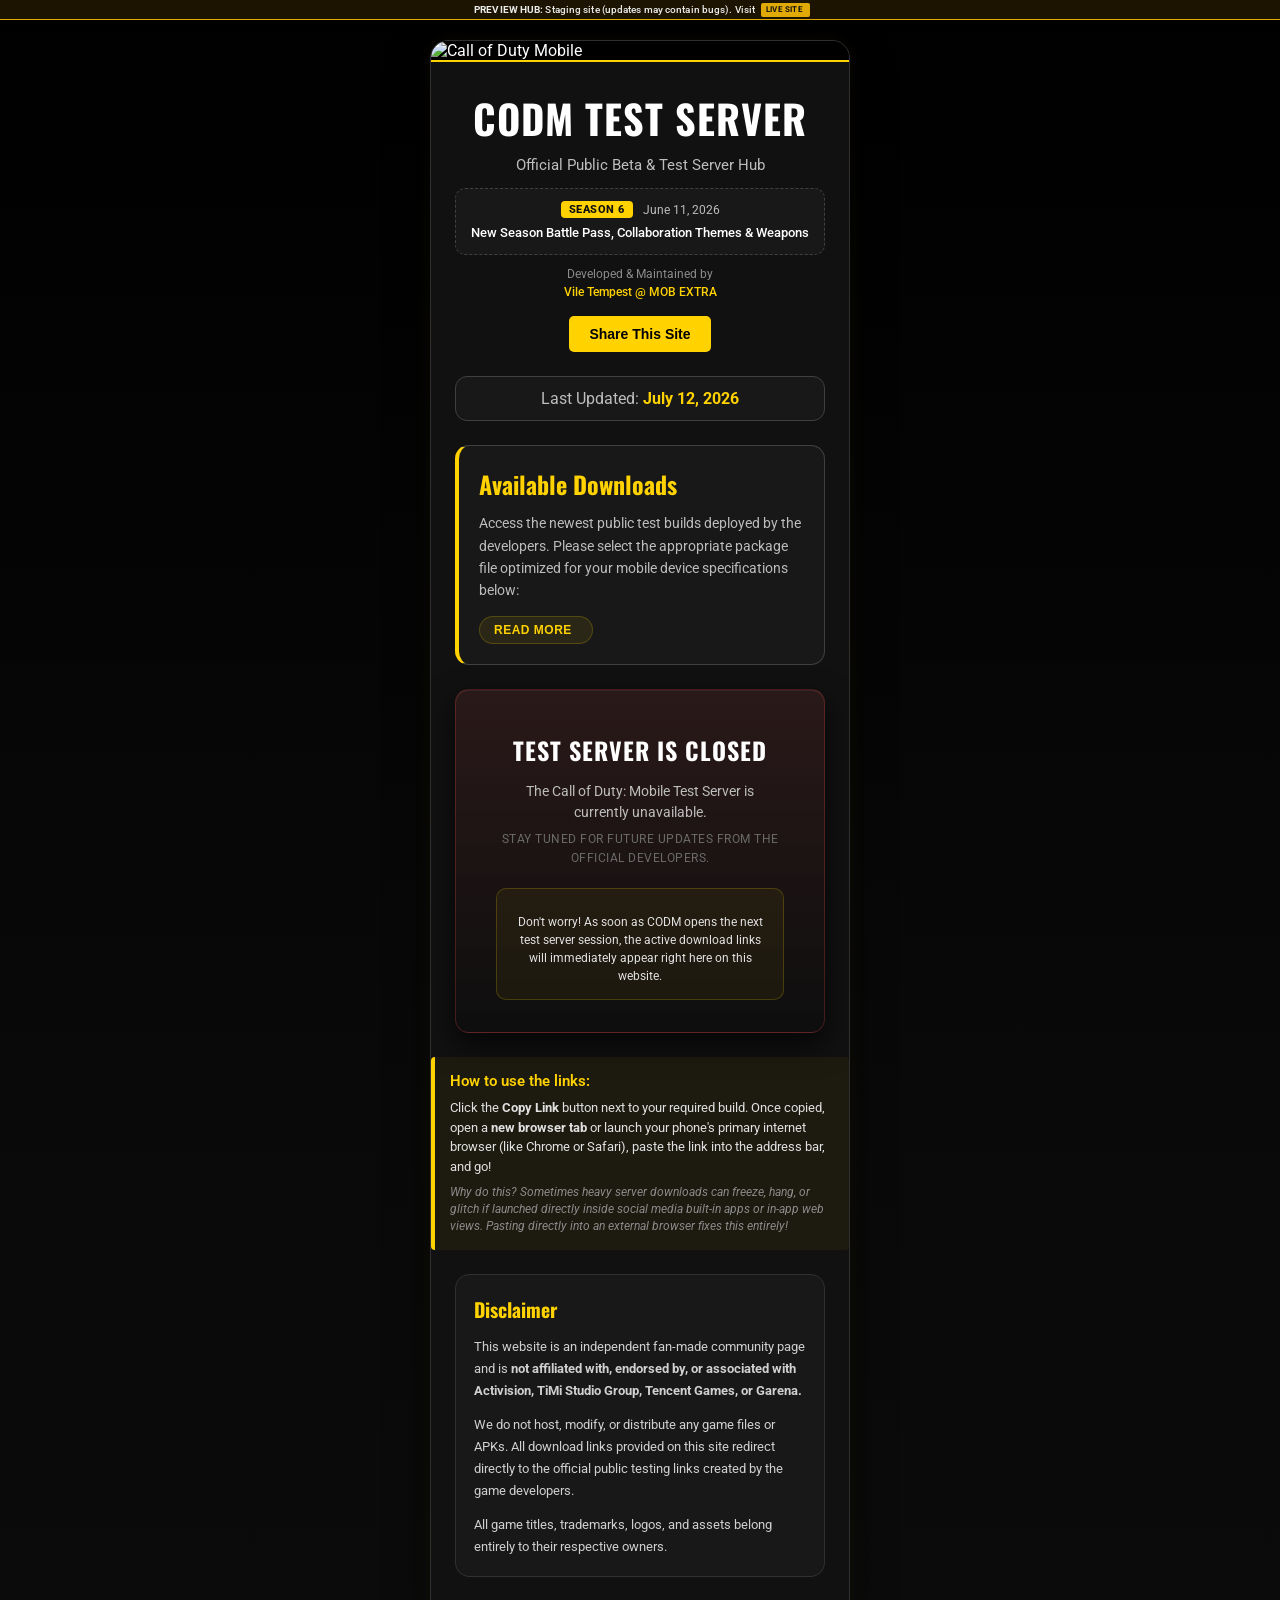
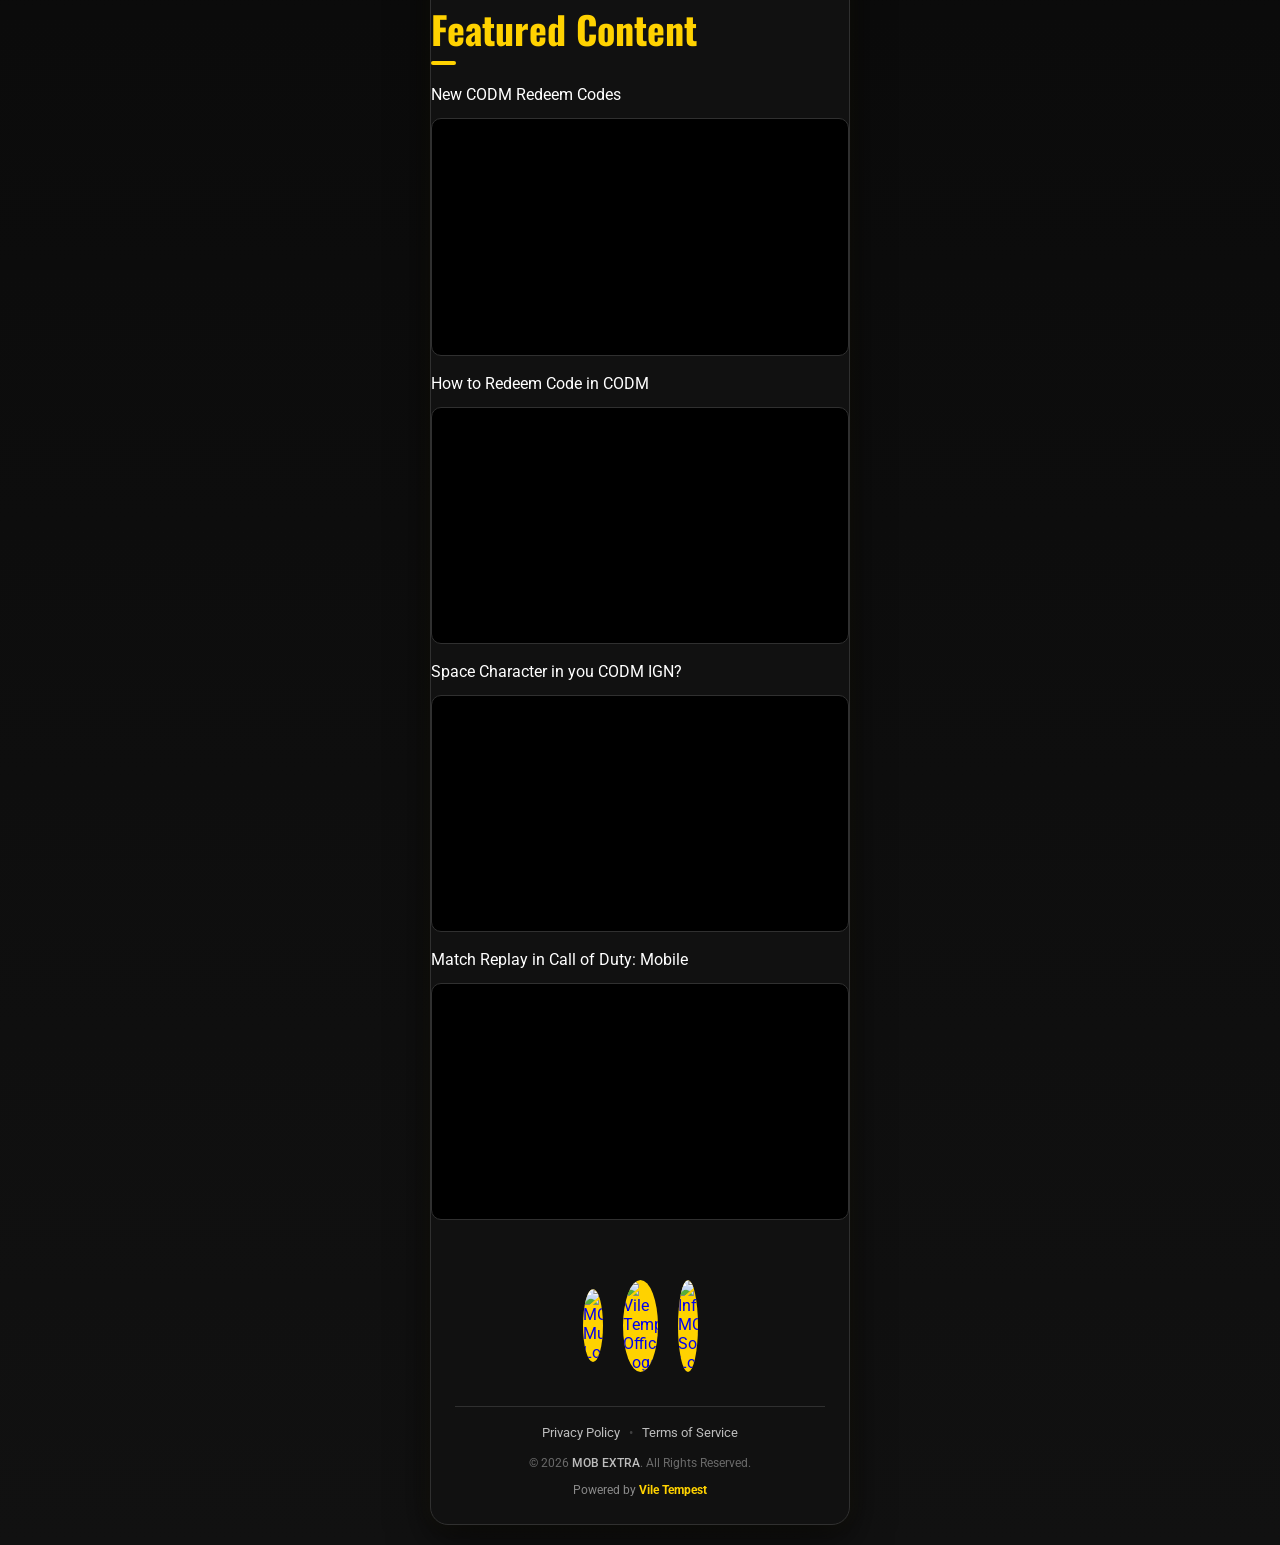
==== index.html @ 997b7d27 "Testing new updates" ====
<!doctype html>
<html lang="en">
  <head>
    
    <!-- ======================================================================
         🔒 TEST SITE PRIVACY (Tells Google to ignore this backup site)
         ====================================================================== -->
    <meta name="robots" content="noindex, nofollow">
    
    
    <!-- ======================================================================
    🚨 UNCOMMENT THE GOOGLE ANALYTICS BLOCK BELOW FOR YOUR MAIN LIVE SITE 🚨 -->
    
    <!-- 
    <script async src="https://www.googletagmanager.com/gtag/js?id=G-ENB2PW2B5X"></script>
    <script>
      window.dataLayer = window.dataLayer || [];
      function gtag(){dataLayer.push(arguments);}
      gtag('js', new Date());
    
      gtag('config', 'G-ENB2PW2B5X');
    </script>
    -->
    
    
    <!-- ==========================================
       1. META TAGS & SEO PARAMETERS
       ========================================== -->
    
    <meta charset="UTF-8" />
    <meta name="viewport" content="width=device-width, initial-scale=1.0" />
    
    <title>CODM Test Server Download Links | MOB EXTRA</title>
    <meta name="description" content="Get instant access to the latest official Call of Duty: Mobile (CODM) Test Server download links for iOS, Android 32-bit, and Android 64-bit platforms." />
    <meta name="keywords" content="CODM Test Server, Call of Duty Mobile Beta, CODM APK Download, TestFlight CODM, MOB EXTRA, Vile Tempest" />
    <meta name="author" content="Vile Tempest" />

    <!-- 
    ======================================================================
    🚨 UNCOMMENT THE TAG BELOW FOR YOUR MAIN LIVE SITE SO GOOGLE CAN FIND IT 🚨
    (You should also comment out or delete the "noindex" tag at the very top)
    ======================================================================
    -->
    <!-- 
    <meta name="robots" content="index, follow" />
    -->

    <!-- Open Graph Previews (Social Media Cards) -->
    <meta property="og:title" content="CODM Test Server Download Hub | MOB EXTRA" />
    <meta property="og:description" content="Quick, direct access to official public build builds for iOS and Android platforms." />
    <meta property="og:image" content="assets/images/favicon.png" />
    <meta property="og:type" content="website" />
    
    <!-- ==========================================
       2. EXTERNAL RESOURCE STYLESHEETS
       ========================================== -->
    <link rel="icon" href="assets/images/favicon.png" type="image/png" />
    
    <link rel="stylesheet" href="assets/fontawesome-free-7.3.0-web/css/all.min.css" />
    
    <link rel="stylesheet" href="css/style.css" />
    <link rel="stylesheet" href="css/notarobot.css" />
    <link rel="stylesheet" href="css/featuredvideos.css" />
    
    <link rel="stylesheet" href="site-status/maintenance.css" />

    <!-- ======================================================================
         🔔 ONESIGNAL CUSTOM WEB PUSH ALERTS (SWITCHABLE CONFIG)
         ====================================================================== -->
    
     
<script src="https://cdn.onesignal.com/sdks/web/v16/OneSignalSDK.page.js" defer></script>
<script>
  window.OneSignalDeferred = window.OneSignalDeferred || [];
  OneSignalDeferred.push(async function(OneSignal) {
    await OneSignal.init({
      appId: "4b75140a-e41f-40c1-8181-32ee5635f953",
          allowLocalhostAsSecureOrigin: true,
           serviceWorkerPath: "OneSignalSDKWorker.js",

          notifyButton: {
            enable: true,
            size: 'medium',
            theme: 'dark',
            position: 'bottom-right',
            text: {
              'tip.state.unsubscribed': 'Subscribe to CODM Test Server Alerts',
              'tip.state.subscribed': "You're subscribed!",
              'dialog.main.title': 'CODM Alerts',
              'dialog.main.button.subscribe': 'SUBSCRIBE',
              'dialog.main.button.unsubscribe': 'UNSUBSCRIBE'
            }
          }
        });
      });
    </script> 
    

  </head>
  <body>

    <!-- ==========================================
       3. APPLICATION CONTAINER SHELL
       ========================================== -->
    <div class="mobile-container">
      <div class="card">
        
        <!-- Platform Branding Header Image -->
        <img src="assets/images/codm-logo.png" alt="Call of Duty Mobile" class="codm-logo" />
        
        <!-- Application Hero Area -->
        <div class="header">
          <h1>CODM Test Server</h1>
          <p class="subtitle">Official Public Beta & Test Server Hub</p>
          
          <!-- Dynamic Badge System Target Row -->
          <div id="buildBadgeContainer"></div>
          
          <div class="credits-box">
            <span>Developed & Maintained by</span><br />
            <a href="https://www.youtube.com/channel/UCbDtYZS08VvB6luAcyn08bQ" target="_blank" class="credits-link">
              Vile Tempest @ MOB EXTRA
            </a>
          </div>

          <div class="share-area">
            <button id="shareSiteBtn" class="btn-share">
              <i class="fa-solid fa-share-nodes"></i> Share This Site
            </button>
          </div>
        </div>

        <!-- System Last Updated Status Bar -->
        <div id="lastUpdated" class="last-updated">
          <i class="fa-solid fa-rocket"></i> Checking Server Status...
        </div>

        <!-- Documentation Informational Box (Collapsible) -->
        <div class="intro-box">
          <h2>Available Downloads</h2>
          <p>
            Access the newest public test builds deployed by the developers. Please select the appropriate package file optimized for your mobile device specifications below:
          </p>
          
          <!-- Collapsible content drawer wrapper -->
          <div id="introContentDrawer" class="intro-drawer">
            <ul>
              <li>
                <strong>
                  <i class="fa-brands fa-apple"></i> iOS Build (Apple TestFlight)
                </strong>
                <br />
                Designed for iPhone and iPad environments. Requires Apple's native TestFlight application. <em>Note: Slot capacity is limited by developer project pools.</em>
              </li>
              <li>
                <strong>
                  <i class="fa-brands fa-android"></i> Android Build (32-Bit)
                </strong>
                <br />
                Legacy deployment optimized for older mobile chipsets or budget hardware configurations.
              </li>
              <li>
                <strong>
                  <i class="fa-brands fa-android"></i> Android Build (64-Bit)
                </strong>
                <br />
                High-performance deployment package recommended for modern Android devices using up-to-date processors.
              </li>
            </ul>
            <p>
              If you are uncertain about your processor configuration, the <strong>64-bit build</strong> provides optimal compatibility and stability on newer flagship devices.
            </p>
          </div>

          <!-- Read More / Show Less Toggle Controls -->
          <button id="toggleIntroBtn" class="btn-toggle-intro">
            <span>Read More</span> <i class="fa-solid fa-chevron-down"></i>
          </button>
        </div>

        
        <!-- Download & Security Verification Section -->
        <div class="links-wrapper">
          <div id="linksContainer">
            <div class="disclaimer">Loading official download links...</div>
          </div>

          <!-- Direct In-App Browser Workaround Box -->
          <div class="instructions-box">
            <h3 class="instructions-title">
              <i class="fa-solid fa-circle-info"></i> How to use the links:
            </h3>
            <p class="instructions-text">
              Click the <strong>Copy Link</strong> button next to your required build. Once copied, open a <strong>new browser tab</strong> or launch your phone's primary internet browser (like Chrome or Safari), paste the link into the address bar, and go!
            </p>
            <p class="instructions-note">
              Why do this? Sometimes heavy server downloads can freeze, hang, or glitch if launched directly inside social media built-in apps or in-app web views. Pasting directly into an external browser fixes this entirely!
            </p>
          </div>

          <!-- Dynamic Overlay Verification Node Window -->
          <div id="verifyOverlay" class="verify-overlay">
            <div class="verify-box">
              <h2>Verification Required</h2>
              <p class="verify-text">
                To protect our server links from automated bots, please enter the required verification code. If you do not have the code yet, you can discover it inside the video walkthrough source provided below. Thank you for helping keep our community access stable!
              </p>
                
              <p class="code-expiry-note">
                <i class="fa-solid fa-circle-play"></i> Note: Code changes from time to time. Always use the code from our latest video.
              </p>
                
              <input type="text" id="verifyCode" placeholder="Enter verification code" />
              
              <a id="videoSource" target="_blank">
                <i class="fa-regular fa-circle-play"></i> Watch Video to Find the Code
              </a>
                    
              <div class="video-container">
                <div id="videoEmbed"></div>  
              </div>
              
              <!--  Professional Disclaimer Checkbox -->
              <div class="disclaimer-checkbox-container">
                <label class="custom-checkbox-label">
                  <input type="checkbox" id="disclaimerCheckbox" />
                  <span class="checkbox-box"></span>
                  <span class="checkbox-text">
                    I acknowledge that <strong>MOB EXTRA</strong> acts strictly as a community directory sharing official public developer links. I agree that this site does not host, modify, or assume any responsibility or liability for these external packages, and I proceed entirely at my own discretion.
                  </span>
                </label>
              </div>
              
              <button id="unlockButton" class="btn-locked" disabled>Verify & Access Downloads</button>

               </div>
          </div>
        </div>

        <!-- General Platform Legal Disclaimer -->
        <div class="disclaimer">
          <h2>Disclaimer</h2>
          <p>
            This website is an independent fan-made community page and is <strong>not affiliated with, endorsed by, or associated with Activision, TiMi Studio Group, Tencent Games, or Garena.</strong>
          </p>
          <p>
            We do not host, modify, or distribute any game files or APKs. All download links provided on this site redirect directly to the official public testing links created by the game developers.
          </p>
          <p>
            All game titles, trademarks, logos, and assets belong entirely to their respective owners.
          </p>
        </div>
        
        <!-- Media Grid Injection Node Row -->
        <div id="featuredVideosSection"></div>
        
        <!-- Cross-Channel Partner Image Group Grid -->
        <div class="logo-group">
          <!-- MOB Mundane Channel Navigation -->
          <a href="https://www.youtube.com/channel/UCy94xzTQg2fTBQz4LD9ZBoA" target="_blank" rel="noopener noreferrer">
            <img src="assets/images/MOBMundane.png" alt="MOB Mundane Logo" class="site-logo" />
          </a>
        
          <!-- Vile Tempest Channel Navigation -->
          <a href="https://www.youtube.com/channel/UCbDtYZS08VvB6luAcyn08bQ" target="_blank" rel="noopener noreferrer">
            <img src="assets/images/VileTempestOfficial.png" alt="Vile Tempest Official Logo" class="site-logo" />
          </a>
        
          <!-- MOB Solutions Channel Navigation -->
          <a href="https://www.youtube.com/channel/UCjUlbQgLin9oQPiyG6l4z-g" target="_blank" rel="noopener noreferrer">
            <img src="assets/images/InfreeniteMOBSolutions.png" alt="Infreenite MOB Solutions Logo" class="site-logo" />
          </a>
        </div>
      
        <!-- Premium Site Footer Architecture -->
        <footer class="site-footer">
          <div class="footer-links">
            <a href="legal.html#privacy" class="footer-nav-item">Privacy Policy</a>
            <span class="footer-divider">•</span>
            <a href="legal.html#terms" class="footer-nav-item">Terms of Service</a>
          <!-- 
            <span class="footer-divider">•</span>
            <a href="mailto:support@mobextra.com" class="footer-nav-item">Contact</a>
          -->
        </div>
        
          <div class="footer-copyright">
            &copy; 2026 <span class="brand-text">MOB EXTRA</span>. All Rights Reserved.
          </div>
         
          <div class="footer-powered">
            Powered by 
            <a href="https://www.youtube.com/channel/UCbDtYZS08VvB6luAcyn08bQ" target="_blank" rel="noopener noreferrer" class="credit-link">
              <strong>Vile Tempest</strong>
            </a>
          </div>
        </footer>

      </div>
    </div>

    <!-- ==========================================
       4. EXTRACTED DATA AND RUNTIME CORE LOGIC
       ========================================== -->
    <script src="data/links.js"></script>
    <script src="data/notarobot.js"></script>
    <script src="data/featuredvideos.js"></script>
    
    <script src="data/maintenance_status.js"></script>
    
    <script src="js/script.js"></script>
    <script src="site-status/maintenance.js"></script>

   <script src="js/testing-reminder.js"></script>
    
  </body>
</html>
---- css/style.css ----
/* ==========================================================================
   1. FONTS & ROOT VARIABLES
   ========================================================================== */
@import url("https://fonts.googleapis.com/css2?family=Oswald:wght@400;500;600;700&family=Roboto:wght@400;500;700&display=swap");

:root {
    --bg: #050505;
    --bg-dark: #000000;         /* Added for crisp black backdrops */
    --surface: #111111;
    --surface-2: #181818;
    --border: #303030;
    --border-light: #404040;
    --text: #ffffff;
    --text-muted: #bdbdbd;
    --gold: #ffd200;
    --gold-hover: #ffe15c;
    --blue: #2b7bd8;
    --blue-hover: #1d6cc7;
    --link: #66aaff;
    --success: #25c26e;
    --warning: #fbbf24;
    --danger: #ef4444;
    --bg-error: #350c0c;        /* Added for error/critical state blocks */
    --radius: 18px;
    --radius-sm: 10px;          /* Scaled radii variable to match your utility boxes */
    --radius-md: 14px;          /* Scaled radii variable to match your content boxes */
    --shadow: 0 15px 40px rgba(0, 0, 0, 0.6);
}

/* ==========================================================================
   2. GLOBAL RESET & BASE STYLES
   ========================================================================== */
* {
    margin: 0;
    padding: 0;
    box-sizing: border-box;
}

body {
    font-family: "Roboto", sans-serif;
    background: linear-gradient(180deg, var(--bg-dark), #090909 35%, var(--surface));
    color: var(--text);
    display: flex;
    justify-content: center;
    align-items: flex-start;
    min-height: 100vh;
    padding: 20px;
}

/* Container locking the app layout to a smartphone aspect footprint */
.mobile-container {
    width: 100%;
    max-width: 420px;
}

.card {
    background: var(--surface);
    border: 1px solid var(--border);
    border-radius: var(--radius);
    overflow: hidden;
    box-shadow:
        var(--shadow),
        0 0 20px rgba(255, 210, 0, 0.05);
}

/* ==========================================================================
   3. HEADER & HERO DESIGN ELEMENTS
   ========================================================================== */
.codm-logo {
    display: block;
    width: 100%;
    background: var(--bg-dark);
    border-bottom: 2px solid var(--gold);
}

.header {
    padding: 26px 24px 4px;
}

h1 {
    font-family: "Oswald", sans-serif;
    text-transform: uppercase;
    letter-spacing: 1px;
    font-size: 40px;
    text-align: center;
}

.subtitle {
    text-align: center;
    color: var(--text-muted);
    font-size: 15px;
    margin-top: 8px;
}

/* Refactored Maintenance Credit typography elements */
.credits-box {
    text-align: center;
    margin-top: 10px;
    font-size: 12px;
    color: #8b8b8b;
    line-height: 1.5;
}

.credits-link {
    color: var(--gold);
    text-decoration: none;
    font-weight: 500;
}

/* Refactored Native Social Sharing button structures */
.share-area {
    text-align: center;
    margin-top: 15px;
}

.btn-share {
    background: var(--gold);
    color: var(--bg-dark);
    border: none;
    padding: 10px 20px;
    font-weight: bold;
    border-radius: 5px;
    cursor: pointer;
    font-size: 14px;
    transition: 0.2s;
    width: auto; /* Overrides global full-width buttons block */
}

.btn-share:hover {
    background: var(--gold-hover);
}

.last-updated {
    margin: 20px 24px;
    padding: 12px;
    background: var(--surface-2);
    border: 1px solid var(--border-light);
    border-radius: 12px;
    text-align: center;
    color: var(--text-muted);
}

.last-updated strong {
    color: var(--gold);
}

/* ==========================================================================
   3.5 NEW: DYNAMIC BUILD INFO BADGES (Injected via JS)
   ========================================================================== */
.build-info-wrapper {
    margin: 14px auto 0 auto;
    padding: 12px;
    background: var(--surface-2);
    border: 1px dashed var(--border-light);
    border-radius: var(--radius-sm);
    text-align: center;
}

.build-meta-row {
    display: flex;
    justify-content: center;
    align-items: center;
    gap: 10px;
    margin-bottom: 6px;
}

.badge-season {
    background: var(--gold);
    color: var(--surface);
    font-size: 11px;
    font-weight: 800;
    text-transform: uppercase;
    padding: 2px 8px;
    border-radius: 4px;
    letter-spacing: 0.5px;
}

.badge-date {
    font-size: 12px;
    color: var(--text-muted);
}

.build-desc {
    margin: 0;
    font-size: 13px;
    color: var(--text);
    font-weight: 500;
    line-height: 1.4;
}

/* ==========================================================================
   4. INFO MODULES (Intro Box & Instructions Box)
   ========================================================================== */
/* Introduction context widget summarizing variants (iOS vs Android) */
.intro-box {
    margin: 24px;
    background: var(--surface-2); /* Swapped to match card backgrounds nicely */
    border: 1px solid var(--border-light);
    border-left: 4px solid var(--gold);
    border-radius: var(--radius-md);
    padding: 20px;
    position: relative;
}

.intro-box h2 {
    color: var(--gold);
    font-family: "Oswald", sans-serif;
    margin-bottom: 10px;
}

.intro-box p {
    color: var(--text-muted);
    font-size: 14px;
    line-height: 1.6;
}

/* Collapsible Section Layout Rules */
.intro-drawer {
    max-height: 0;
    overflow: hidden;
    transition: max-height 0.4s cubic-bezier(0.4, 0, 0.2, 1);
}

/* State modification when active via JS class toggling */
.intro-drawer.expanded {
    max-height: 800px; /* Safely accommodates full expanded lists */
}

.intro-box ul {
    margin: 16px 0;
    padding-left: 18px;
}

.intro-box li {
    margin-bottom: 14px;
    color: var(--text);
    font-size: 13.5px;
    line-height: 1.6;
}

.intro-box li strong {
    color: var(--gold);
}

/* Custom Mini UI Trigger Buttons */
.btn-toggle-intro {
    width: auto;
    display: inline-flex;
    align-items: center;
    gap: 6px;
    margin-top: 14px;
    padding: 6px 14px;
    background: rgba(255, 210, 0, 0.08);
    border: 1px solid rgba(255, 210, 0, 0.2);
    color: var(--gold);
    font-size: 12px;
    font-weight: 600;
    text-transform: uppercase;
    letter-spacing: 0.5px;
    border-radius: 20px; /* Rounded pill style looks premium */
    transition: all 0.2s ease;
}

.btn-toggle-intro:hover {
    background: var(--gold);
    color: var(--surface);
    border-color: var(--gold);
}

.btn-toggle-intro i {
    transition: transform 0.3s ease;
    font-size: 10px;
}

/* Rotates chevron arrow smoothly upward when opened */
.btn-toggle-intro.active i {
    transform: rotate(180deg);
}


/* User help instructions detailing safe clipboard paste actions */
.instructions-box {
    margin-top: 20px;
    padding: 15px;
    background: rgba(255, 210, 0, 0.05);
    border-left: 4px solid var(--gold);
    border-radius: 4px;
    text-align: left;
}

.instructions-title {
    color: var(--gold);
    margin-top: 0;
    margin-bottom: 8px;
    font-size: 15px;
    font-weight: 600;
}

.instructions-text {
    margin: 0;
    font-size: 13px;
    color: #e0e0e0;
    line-height: 1.5;
}

.instructions-note {
    margin: 8px 0 0 0;
    font-size: 12px;
    color: #8b8b8b;
    font-style: italic;
    line-height: 1.4;
}

/* ==========================================================================
   5. INTERACTIVE BUTTONS & LINKS HOUSING
   ========================================================================== */
#linksContainer {
    padding: 0 24px;
}

.link-box {
    background: var(--surface-2);
    border: 1px solid var(--border-light);
    border-radius: var(--radius-md);
    padding: 16px;
    margin-bottom: 18px;
    transition: 0.25s;
}

.link-box:hover {
    border-color: var(--gold);
    transform: translateY(-2px);
}

.link-title {
    font-family: "Oswald", sans-serif;
    font-size: 24px;
    margin-bottom: 12px;
}

.link {
    background: #0b0b0b;
    border: 1px solid var(--border);
    border-radius: var(--radius-sm);
    color: var(--link);
    margin-bottom: 14px;
    word-break: break-word;
    padding: 10px;
}

button {
    width: 100%;
    border: none;
    border-radius: var(--radius-sm);
    padding: 13px;
    background: var(--gold);
    color: var(--surface);
    font-weight: 700;
    font-size: 15px;
    cursor: pointer;
    transition: 0.2s;
}

button:hover {
    background: var(--gold-hover);
}

button:active {
    transform: scale(0.98);
}

/* Visual state applied when JavaScript signals active time tracking is locked */
button.btn-locked {
    background: #2a2a2a;
    color: #888888;
    border: 1px solid var(--border);
    cursor: not-allowed;
}

button.btn-locked:hover {
    background: #2a2a2a;
}

/* ==========================================================================
   6. VERIFICATION & MULTIMEDIA SYSTEM (YouTube Embeds)
   ========================================================================== */
/* Secure Video Aspect Ratio Container fixes for API rendering windows */
.video-container {
    position: relative;
    width: 100%;
    padding-top: 56.25%; /* Fixed 16:9 Aspect Ratio setup */
    background: var(--bg-dark);
    border-radius: var(--radius-sm);
    overflow: hidden;
    margin: 14px 0;
    border: 1px solid var(--border);
}

.video-container div, 
.video-container iframe {
    position: absolute;
    top: 0;
    left: 0;
    width: 100% !important;
    height: 100% !important;
}

.section-title {
    position: relative;
    display: inline-block;
    color: var(--gold);
    font-family: "Oswald", sans-serif;
    font-size: 38px;
    margin-bottom: 28px;
}

.section-title::after {
    content: "";
    position: absolute;
    left: 0;
    bottom: -8px;
    width: 25px;
    height: 4px;
    background: var(--gold);
    border-radius: 999px;
}

/* Inline Verification Code Rotation Alert Box */
.code-expiry-note {
    font-size: 12px;
    color: var(--text-muted);
    background: rgba(239, 68, 68, 0.10); /* Deep crimson transparent tint */
    border: 1px solid rgba(239, 68, 68, 0.2);
    border-radius: var(--radius-sm);
    padding: 10px 14px;
    margin: 0 0 16px 0; /* Creates perfect separation before the input field */
    display: flex;
    align-items: flex-start; /* Keeps icon anchored beautifully on line-wrap */
    text-align: left; /* Clean left alignment for easy reading */
    gap: 10px;
    line-height: 1.5;
    width: 100%;
}

/* Red video play emblem icon style alignment overrides */
.code-expiry-note i {
    color: var(--danger);
    font-size: 13px;
    margin-top: 2px; /* Perfect vertical alignment with the first line of text */
    flex-shrink: 0; /* Prevents the icon from shrinking on small devices */
}


/* ==========================================================================
   7. SYSTEM LOAD & STATE MESSAGE WRAPPERS
   ========================================================================== */
.loading-box,
.disclaimer,
.server-closed,
.load-error {
    margin: 24px;
    padding: 18px;
    border-radius: var(--radius-md);
    line-height: 1.7;
}

/* Active AJAX loading spinner module */
.loading-box {
    margin: 0;
    background: var(--surface-2);
    border: 1px solid var(--border);
    text-align: center;
}

.loader {
    width: 42px;
    height: 42px;
    margin: 0 auto 16px;
    border: 4px solid #3b3b3b;
    border-top: 4px solid var(--gold);
    border-radius: 50%;
    animation: spin 1s linear infinite;
}

.loading-box p {
    color: var(--text-muted);
}

/* Global Content Legal Disclaimer Section styling */
.disclaimer {
    background: var(--surface-2);
    border: 1px solid var(--border);
    color: #d0d0d0;
    font-size: 13px;
}

.disclaimer h2 {
    font-family: "Oswald", sans-serif;
    color: var(--gold);
    margin-bottom: 10px;
}

.disclaimer p:not(:last-child) {
    margin-bottom: 12px;
}

/* API Fallback State: Server closed distribution active */
.server-closed {
    margin: 24px 0; /* Updated: 24px top/bottom, 0 left/right to align perfectly */
    padding: 32px 24px;
    background: linear-gradient(180deg, rgba(239, 68, 68, 0.1) 0%, rgba(10, 10, 10, 0.6) 100%), #141414;
    border: 1px solid rgba(239, 68, 68, 0.25);
    border-radius: var(--radius-md);
    text-align: center;
    box-shadow: 
        0 12px 30px rgba(0, 0, 0, 0.7),
        inset 0 1px 0 rgba(255, 255, 255, 0.05);
    display: flex;
    flex-direction: column;
    align-items: center;
    justify-content: center;
}


.server-closed i {
    font-size: 36px;
    color: var(--danger);
    margin-bottom: 16px;
    text-shadow: 0 0 12px rgba(239, 68, 68, 0.4);
}

.server-closed h2 {
    font-family: "Oswald", sans-serif;
    color: #ffffff;
    font-size: 24px;
    text-transform: uppercase;
    letter-spacing: 1px;
    margin: 0 0 12px 0;
    line-height: 1.3;
}

.server-closed p {
    color: var(--text-muted);
    font-size: 13.5px;
    line-height: 1.6;
    margin: 0 0 6px 0;
    max-width: 280px; /* Keeps text box snug & balanced */
}

.server-closed p:last-of-type {
    margin-bottom: 0;
    font-size: 12px;
    color: #6a6a6a;
    text-transform: uppercase;
    letter-spacing: 0.5px;
}

/* Reassurance banner inside closed server state container */
.server-reassurance-note {
    display: flex;
    flex-direction: column; /* Vertical alignment: places bell directly above text */
    align-items: center; /* Centers both the bell and text blocks horizontally */
    gap: 8px; /* Balanced spacing between the bell icon and text */
    margin: 20px auto 0 auto;
    padding: 14px 16px;
    background: rgba(255, 210, 0, 0.05);
    border: 1px solid rgba(255, 210, 0, 0.2);
    border-radius: var(--radius-sm);
    text-align: center; /* Clean, centered text paragraphs */
    max-width: 90%;
    box-sizing: border-box;
}

/* Gold bell alert icon tracking fixes */
.server-reassurance-note i {
    color: var(--gold);
    font-size: 18px; /* Slightly larger so it looks like a clean section badge */
    margin-top: 0;
    margin-bottom: 2px;
    text-shadow: 0 0 10px rgba(255, 210, 0, 0.4);
    flex-shrink: 0;
}

/* Notice description formatting text block */
.server-reassurance-note span {
    color: #e2e2e2;
    font-size: 12px;
    line-height: 1.5;
    font-weight: 400;
}

/* API Fallback State: Script link fail/offline block */
.load-error {
    margin: 0;
    background: var(--bg-error);
    border: 2px solid var(--danger);
    text-align: center;
    animation: pulse 1.5s infinite;
}

/* ==========================================================================
   8. FOOTER STYLING & BRANDING BRICKS
   ========================================================================== */

/* Container to align the logos horizontally */
.logo-group {
    display: flex;
    justify-content: center; /* Centers them horizontally */
    align-items: center;     /* Centers them vertically relative to each other */
    gap: 20px;               /* Space between each logo */
    margin: 30px auto 10px auto;
}

/* Individual logo adjustments */
.site-logo {
    display: block;          /* Removes any default inline whitespace gaps */
    max-width: 20px;
    height: auto;
    margin: 30px auto 10px auto;
    background-color: var( --gold);
    border-radius: 50%;
}

.logo-group a:nth-child(2) .site-logo {
    max-width: 35px; 
}

.logo-group a {
    display: inline-block;
    text-decoration: none;
    transition: transform 0.2s ease;
}

/* Subtle hover effect to show mobile users the logos are clickable */
.logo-group a:hover {
    transform: scale(1.08);
}

.site-footer {
    margin: 24px;
    padding-top: 16px;
    border-top: 1px solid var(--border); /* Visual separation border above footer */
    text-align: center;
    font-size: 13px;
    line-height: 1.6;
}

/* Legal and support utility nav rows styling */
.footer-links {
    margin-bottom: 10px;
}

.footer-nav-item {
    color: var(--text-muted);
    text-decoration: none;
    transition: color 0.2s ease;
}

.footer-nav-item:hover {
    color: var(--text);
}

.footer-divider {
    color: var(--border-light);
    margin: 0 6px;
}

/* Core platform copyright labels */
.footer-copyright {
    color: #6a6a6a;
    font-size: 12px;
    margin-bottom: 8px;
}

.brand-text {
    color: var(--text-muted);
    font-weight: 500;
}

/* Creator attribution text blocks styling */
.footer-powered {
    color: #8b8b8b;
    font-size: 12px;
}

.credit-link {
    color: var(--gold);
    text-decoration: none;
}

.credit-link:hover {
    color: var(--text);
    text-decoration: underline;
}


/* ==========================================================================
   9. CSS KEYFRAME ANIMATIONS
   ========================================================================== */
@keyframes spin {
    to {
        transform: rotate(360deg);
    }
}

@keyframes pulse {
    0% {
        box-shadow: 0 0 0 rgba(239, 68, 68, 0.3);
    }
    50% {
        box-shadow: 0 0 18px rgba(239, 68, 68, 0.6);
    }
    100% {
        box-shadow: 0 0 0 rgba(239, 68, 68, 0.3);
    }
}

/* ==========================================================================
   10. RESPONSIVE MOBILE MEDIA QUERIES
   ========================================================================== */
@media (max-width: 480px) {
    h1 {
        font-size: 36px;
    }
    .link-title {
        font-size: 22px;
    }
}
---- css/notarobot.css ----
/* ==========================================================
   1. LINKS WRAPPER
========================================================== */
.links-wrapper {
    position: relative;
}

/* ==========================================================
   2. VERIFICATION OVERLAY
========================================================== */
.verify-overlay {
    position: absolute;
    inset: 0;
    display: none;
    justify-content: center;
    align-items: center;
    padding: 20px;
    border-radius: var(--radius-md);
    z-index: 20;

    /* Fallback for browsers without backdrop-filter */
    background: rgba(8, 8, 8, 0.10);

    /* Frosted glass effect */
    backdrop-filter: blur(2px) brightness(0.85);
    -webkit-backdrop-filter: blur(2px) brightness(0.85);
}

/* ==========================================================
   3. VERIFICATION BOX HULL
========================================================== */
.verify-box {
    width: 100%;
    max-width: 340px;
    background: rgba(27, 27, 27, 0.7);
    border: 1px solid var(--gold);
    border-radius: var(--radius);
    padding: 24px;
    text-align: center;
    box-shadow: 0 0 25px rgba(255, 210, 0, 0.18);
}

.verify-box h2 {
    font-family: "Oswald", sans-serif;
    color: var(--gold);
    font-size: 24px;
    margin-bottom: 16px;
}

.verify-text {
    color: var(--text-muted);
    font-size: 14px;
    line-height: 1.7;
    margin-bottom: 20px;
}

/* ==========================================================
   4. CODE VERIFICATION INPUT BOX
========================================================== */
#verifyCode {
    width: 100%;
    padding: 12px;
    text-align: center;
    border-radius: var(--radius-sm);
    border: 1px solid var(--border-light);
    background: var(--bg);
    color: var(--text);
    font-size: 15px;
    margin-bottom: 16px;
    transition: 0.2s;
}

#verifyCode:focus {
    outline: none;
    border-color: var(--gold);
    box-shadow: 0 0 10px rgba(255, 210, 0, 0.25);
}

/* ==========================================================
   5. ANCHOR SOURCE LINK & VIDEO CONTAINER
========================================================== */
#videoSource {
    display: block;
    margin-bottom: 18px;
    color: var(--link);
    font-style: italic;
    text-decoration: underline;
    font-weight: bold;
    transition: 0.2s;
}

#videoSource:hover {
    color: var(--gold-hover);
    text-decoration: underline;
}

.video-container {
    width: 100%;
    margin-bottom: 18px;
    border-radius: var(--radius-sm);
    overflow: hidden;
    border: 1px solid var(--border);
    background: var(--bg-dark);
}

.video-container iframe {
    display: block;
    width: 100%;
    aspect-ratio: 16 / 9;
    border: 0;
}

/* ==========================================================
   6. INTERACTIVE ACTION ACTIONS
========================================================== */
#unlockButton {
    width: 100%;
}
---- site-status/maintenance.css ----
/* ==========================================
   SITE MAINTENANCE OVERLAY STYLING
   ========================================== */

.maintenance-overlay {
    position: fixed;
    top: 0;
    left: 0;
    width: 100vw;
    height: 100vh;
    background-color: var(--bg-dark); 
    z-index: 999999; 
    display: flex;
    justify-content: center;
    align-items: flex-start; 
    padding: 30px 16px; 
    box-sizing: border-box;
    font-family: 'Roboto', sans-serif;
    overflow-y: auto; 
    -webkit-overflow-scrolling: touch; 
}

/* Card Container */
.maintenance-card {
    background-color: var(--surface);
    border: 1px solid var(--border);
    border-radius: var(--radius);
    width: 100%;
    max-width: 480px;
    padding: 32px 24px;
    box-shadow: var(--shadow);
    text-align: center;
    box-sizing: border-box;
    margin: auto 0; 
    animation: cardEntrance 0.4s cubic-bezier(0.16, 1, 0.3, 1);
}

@keyframes cardEntrance {
    from {
        opacity: 0;
        transform: scale(0.96) translateY(15px);
    }
    to {
        opacity: 1;
        transform: scale(1) translateY(0);
    }
}

/* Header Animated Icon Wrapper */
.maintenance-icon-wrapper {
    width: 76px;
    height: 76px;
    background-color: rgba(255, 210, 0, 0.05);
    border-radius: 50%;
    display: flex;
    align-items: center;
    justify-content: center;
    margin: 0 auto 24px auto;
    border: 1px solid rgba(255, 210, 0, 0.2);
    box-shadow: 0 0 20px rgba(255, 210, 0, 0.03);
}

.maintenance-icon-wrapper i {
    font-size: 34px;
    color: var(--gold); 
}

/* Smooth Fade Transition Rules for Icon Rotator Loop */
.icon-fade-element {
    transition: opacity 0.25s ease, transform 0.25s ease;
    opacity: 1;
    transform: scale(1);
    display: inline-block;
}

.icon-fade-element.icon-hidden {
    opacity: 0;
    transform: scale(0.85);
}

/* Typography styling */
.maintenance-card h1 {
    font-family: 'Oswald', sans-serif;
    font-size: 28px;
    text-transform: uppercase;
    letter-spacing: 0.5px;
    color: var(--text);
    margin: 0 0 12px 0;
    font-weight: 600;
}

.maintenance-subtitle {
    font-size: 14px;
    color: var(--text-muted);
    line-height: 1.6;
    margin: 0 0 28px 0;
    padding: 0 8px;
}

/* Dynamic Context Information Box */
.maintenance-info-box {
    background-color: var(--surface-2);
    border-radius: var(--radius-md);
    border: 1px solid var(--border);
    padding: 18px;
    text-align: left;
    margin-bottom: 20px;
}

.info-row {
    display: flex;
    flex-direction: column; 
    gap: 4px;
    padding: 12px 0;
    font-size: 14px;
    border-bottom: 1px solid var(--border);
}

.info-row:first-child {
    padding-top: 0;
}

.info-row:last-child {
    border-bottom: none;
    padding-bottom: 0;
}

.info-label {
    color: var(--text-muted);
    font-weight: 500;
    font-size: 12px;
    text-transform: uppercase;
    letter-spacing: 0.8px;
}

.info-value {
    color: var(--text);
    line-height: 1.5;
}

.font-highlight {
    color: var(--gold);
    font-weight: 600;
}

/* Live Server Status Badge Layout */
.maintenance-status-badge-container {
    background-color: var(--surface-2);
    border: 1px solid var(--border);
    border-radius: var(--radius-md);
    padding: 18px;
    display: flex;
    flex-direction: column; 
    align-items: center;    
    justify-content: center;
    gap: 12px;              
    margin-bottom: 20px;
}

.status-badge-title {
    font-size: 12px;
    color: var(--text-muted);
    font-weight: 600;
    letter-spacing: 0.8px;
    text-transform: uppercase; 
}

/* Badge Layout styling */
.status-badge {
    display: inline-flex;
    align-items: center;
    justify-content: center;
    padding: 10px 20px;     
    border-radius: var(--radius-sm);
    font-size: 13.5px;
    font-weight: 700;
    width: 100%;            
    max-width: 280px;       
    box-sizing: border-box;
    text-transform: uppercase;
    letter-spacing: 0.5px;
}

.status-dot {
    width: 8px;
    height: 8px;
    border-radius: 50%;
    margin-right: 10px;
}

/* Open Status Theme */
.status-badge.status-open {
    background-color: rgba(37, 194, 110, 0.1);
    color: var(--success);
    border: 1px solid rgba(37, 194, 110, 0.2);
}
.status-badge.status-open .status-dot {
    background-color: var(--success);
    animation: pulseGlowGreen 1.8s infinite alternate;
}

/* Closed Status Theme */
.status-badge.status-closed {
    background-color: rgba(239, 68, 68, 0.08);
    color: var(--danger);
    border: 1px solid rgba(239, 68, 68, 0.2);
}
.status-badge.status-closed .status-dot {
    background-color: var(--danger);
}

/* Unknown Status Theme */
.status-badge.status-unknown {
    background-color: rgba(189, 189, 189, 0.08);
    color: var(--text-muted);
    border: 1px solid var(--border);
}
.status-badge.status-unknown .status-dot {
    background-color: var(--text-muted);
}

@keyframes pulseGlowGreen {
    0% {
        box-shadow: 0 0 0 0 rgba(37, 194, 110, 0.5);
    }
    100% {
        box-shadow: 0 0 0 6px rgba(37, 194, 110, 0);
    }
}

/* Closed Status Inner Notice Helper block */
.status-notice-block {
    font-size: 13px;
    color: var(--text-muted);
    line-height: 1.6;
    margin-top: 4px;
    padding: 12px;
    background-color: rgba(251, 191, 36, 0.03);
    border-radius: var(--radius-sm);
    border: 1px dashed rgba(251, 191, 36, 0.2);
    text-align: center;
    width: 100%;
    box-sizing: border-box;
}

.status-notice-block strong {
    color: var(--gold);
}

/* User guidance helper text (Footnote) */
.maintenance-footnote {
    font-size: 13px;
    color: var(--text-muted);
    line-height: 1.6;
    margin: 0 0 24px 0;
    padding: 12px 14px;
    background-color: var(--surface-2);
    border-radius: var(--radius-sm);
    border-left: 3px solid var(--border-light);
    text-align: left;
}

.maintenance-footnote strong {
    color: var(--text);
}

.maintenance-footnote i {
    margin-right: 6px;
    color: var(--gold);
}

/* YouTube Announcement Block */
.maintenance-yt-announcement {
    background-color: rgba(239, 68, 68, 0.02);
    border: 1px dashed rgba(239, 68, 68, 0.25);
    border-radius: var(--radius-md);
    padding: 18px;
    margin-bottom: 20px;
    text-align: left;
}

.maintenance-yt-announcement h3 {
    margin: 0 0 10px 0;
    font-size: 14px;
    color: var(--danger);
    font-weight: 700;
    display: flex;
    align-items: center;
    gap: 8px;
    text-transform: uppercase;
    letter-spacing: 0.3px;
}

.maintenance-yt-announcement p {
    font-size: 13px;
    color: var(--text-muted);
    line-height: 1.5;
    margin: 0 0 14px 0;
}

/* Red YouTube Action Button */
.maintenance-yt-btn {
    display: inline-flex;
    align-items: center;
    justify-content: center;
    gap: 8px;
    background-color: #ff0000;
    color: #ffffff !important;
    text-decoration: none !important;
    font-size: 13.5px;
    font-weight: 600;
    padding: 12px 16px;
    border-radius: var(--radius-sm);
    width: 100%;
    box-sizing: border-box;
    transition: background-color 0.2s ease, transform 0.1s ease;
}

.maintenance-yt-btn:hover {
    background-color: #d90000;
}

.maintenance-yt-btn:active {
    transform: scale(0.99);
}

/* Proceed Anyway Button styling */
.btn-proceed-anyway {
    display: inline-flex;
    align-items: center;
    justify-content: center;
    gap: 8px;
    background-color: transparent;
    color: var(--text-muted);
    border: 1px solid var(--border);
    font-size: 13px;
    font-weight: 600;
    padding: 12px 18px;
    border-radius: var(--radius-sm);
    width: 100%;
    cursor: pointer;
    box-sizing: border-box;
    margin-bottom: 24px;
    transition: background-color 0.2s ease, color 0.2s ease, border-color 0.2s ease;
}

.btn-proceed-anyway i {
    font-size: 11px;
    transition: transform 0.2s ease;
}

.btn-proceed-anyway:hover {
    background-color: var(--surface-2);
    color: var(--text);
    border-color: var(--border-light);
}

.btn-proceed-anyway:hover i {
    transform: translateX(3px); 
}

.btn-proceed-anyway:active {
    transform: scale(0.99);
}

/* Footer layout */
.maintenance-footer {
    border-top: 1px solid var(--border);
    padding-top: 20px;
}

.maintenance-footer p {
    font-size: 12px;
    color: var(--text-muted);
    margin: 0 0 8px 0;
}

.brand-subtext {
    font-size: 11px;
    font-weight: 700;
    color: var(--text-muted);
    text-transform: uppercase;
    letter-spacing: 1px;
    opacity: 0.6;
}

.footer-creator-link {
    color: var(--gold);
    text-decoration: none;
    transition: opacity 0.2s;
}

.footer-creator-link:hover {
    text-decoration: underline;
    opacity: 0.9;
}

/* ======================================================================
   🔔 ONESIGNAL GLOBAL OVERRIDES (Keeps alerts rendering ABOVE maintenance)
   ====================================================================== */
#onesignal-bell-container,
.onesignal-bell-container,
#onesignal-slidedown-container,
.onesignal-slidedown-container,
#onesignal-popover-container,
.onesignal-popover-container,
.onesignal-reset {
    z-index: 2147483647 !important; /* Forces elements above the 999999 overlay */
}
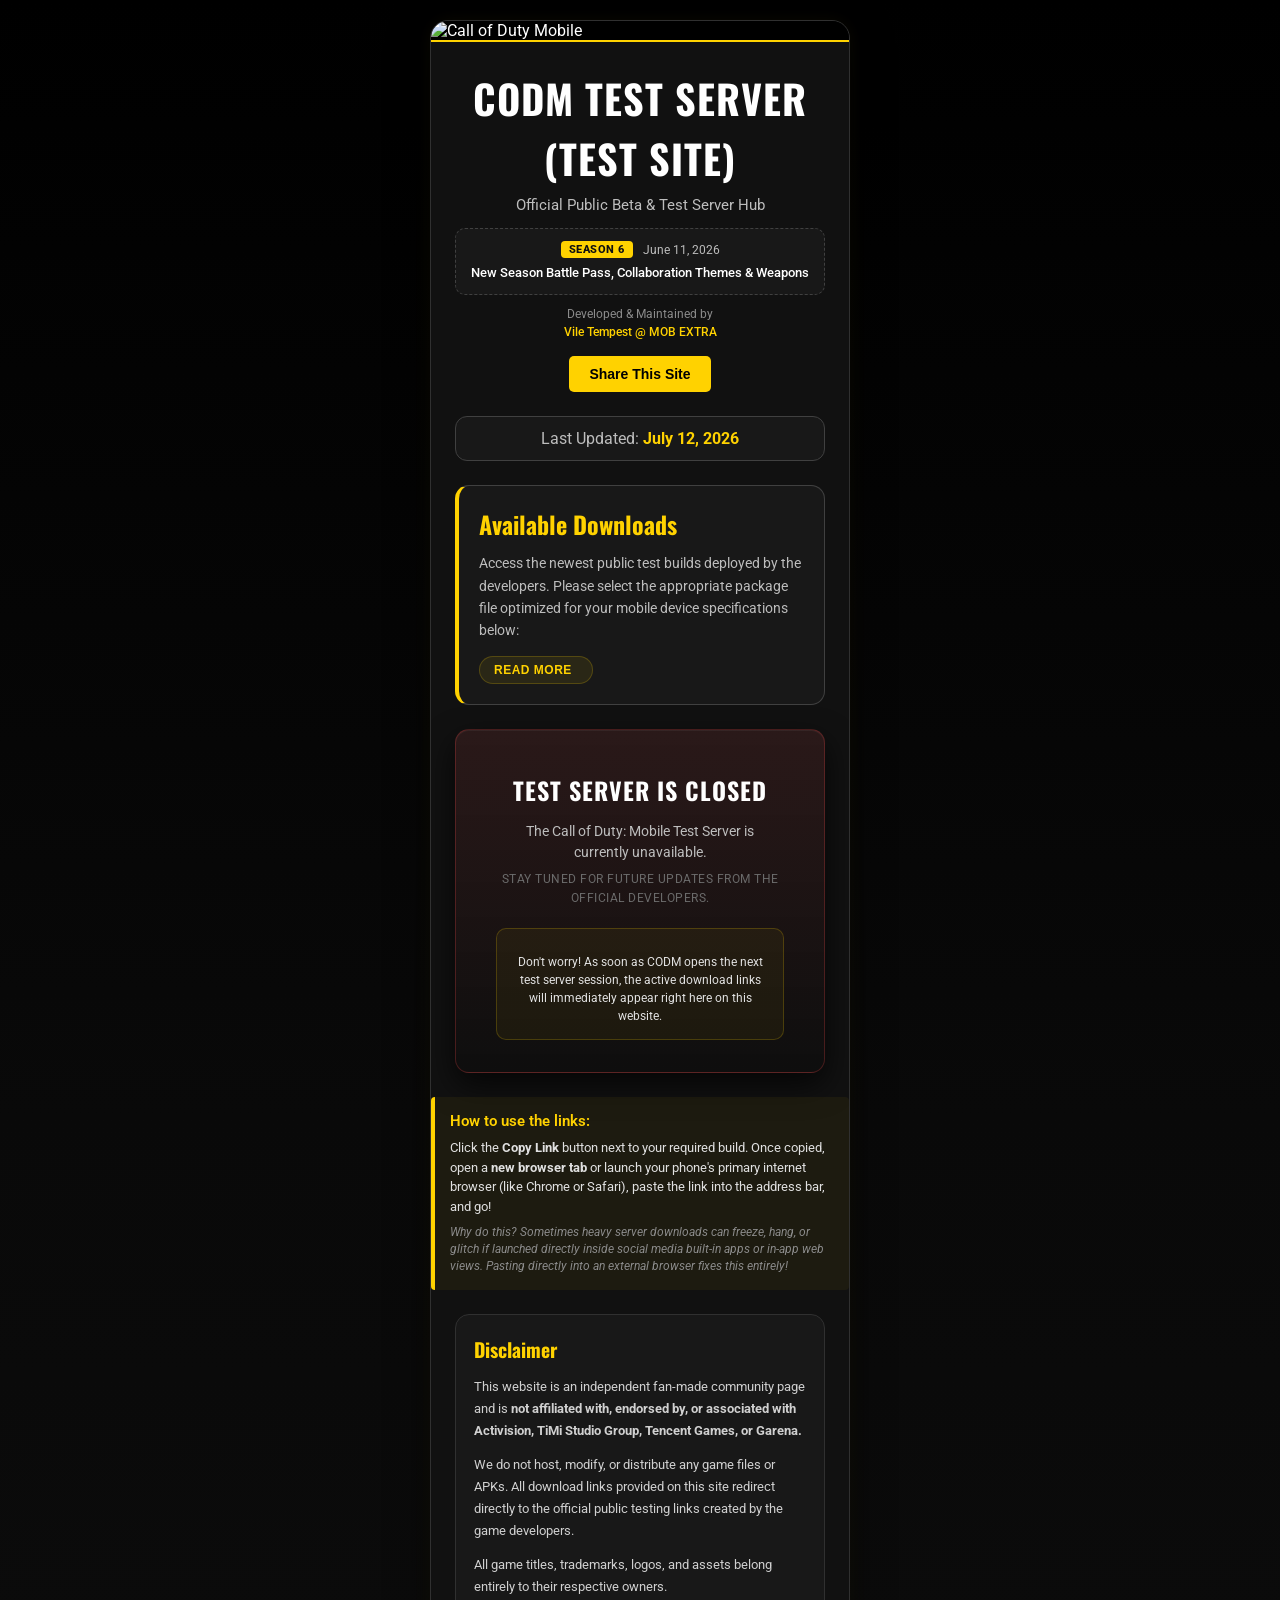
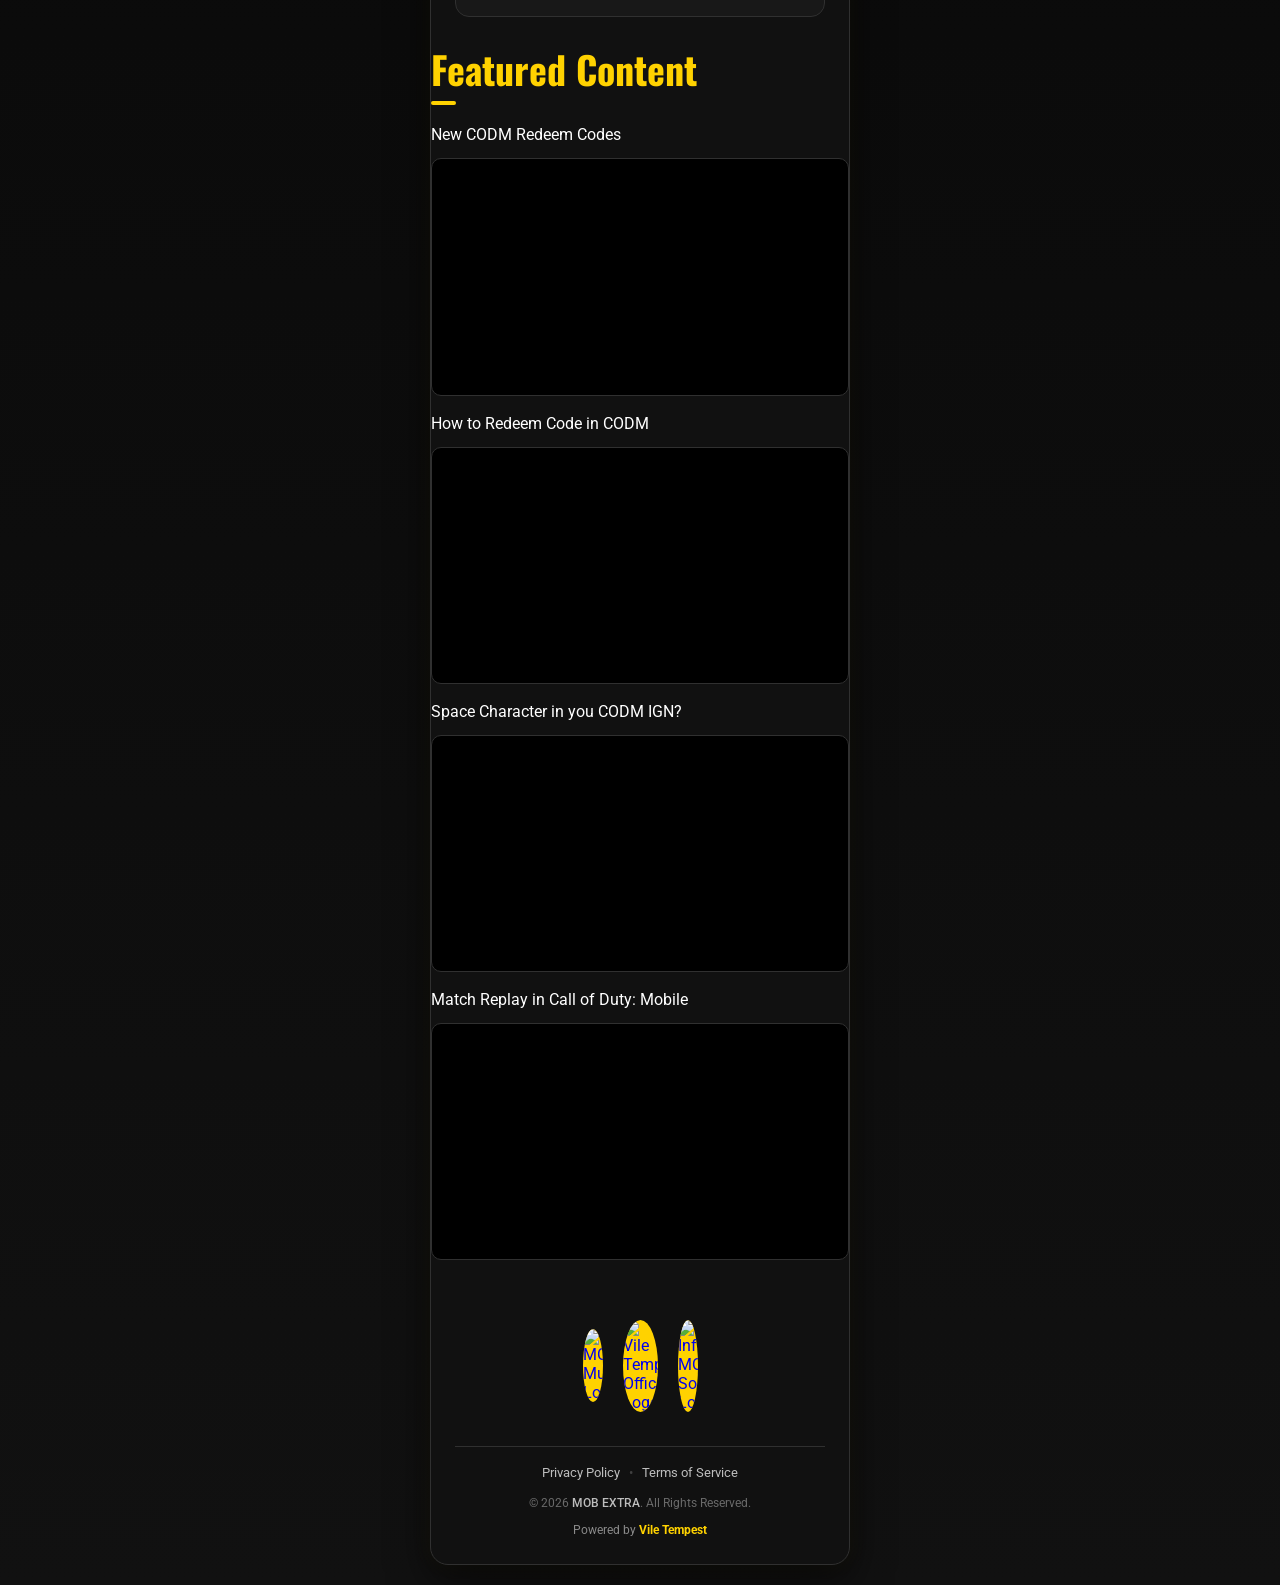
==== commit 821d7526: "Testing new updates" ====
--- a/index.html
+++ b/index.html
@@ -80,7 +80,7 @@
 
           notifyButton: {
             enable: true,
-            size: 'medium',
+            size: 'large',
             theme: 'dark',
             position: 'bottom-right',
             text: {
@@ -94,7 +94,16 @@
         });
       });
     </script> 
-    
+    <style>
+    /* Force the OneSignal bell to stay on top of all other elements */
+.onesignal-bell-launcher {
+    z-index: 99999 !important;
+    display: block !important;
+    visibility: visible !important;
+    opacity: 1 !important;
+}
+
+    </style>
 
   </head>
   <body>
@@ -110,7 +119,7 @@
         
         <!-- Application Hero Area -->
         <div class="header">
-          <h1>CODM Test Server</h1>
+          <h1>CODM Test Server (Test Site)</h1>
           <p class="subtitle">Official Public Beta & Test Server Hub</p>
           
           <!-- Dynamic Badge System Target Row -->
@@ -310,9 +319,9 @@
     
     <script src="js/script.js"></script>
     <script src="site-status/maintenance.js"></script>
-
+    <!--
    <script src="js/testing-reminder.js"></script>
-    
+    -->
   </body>
 </html>
  
